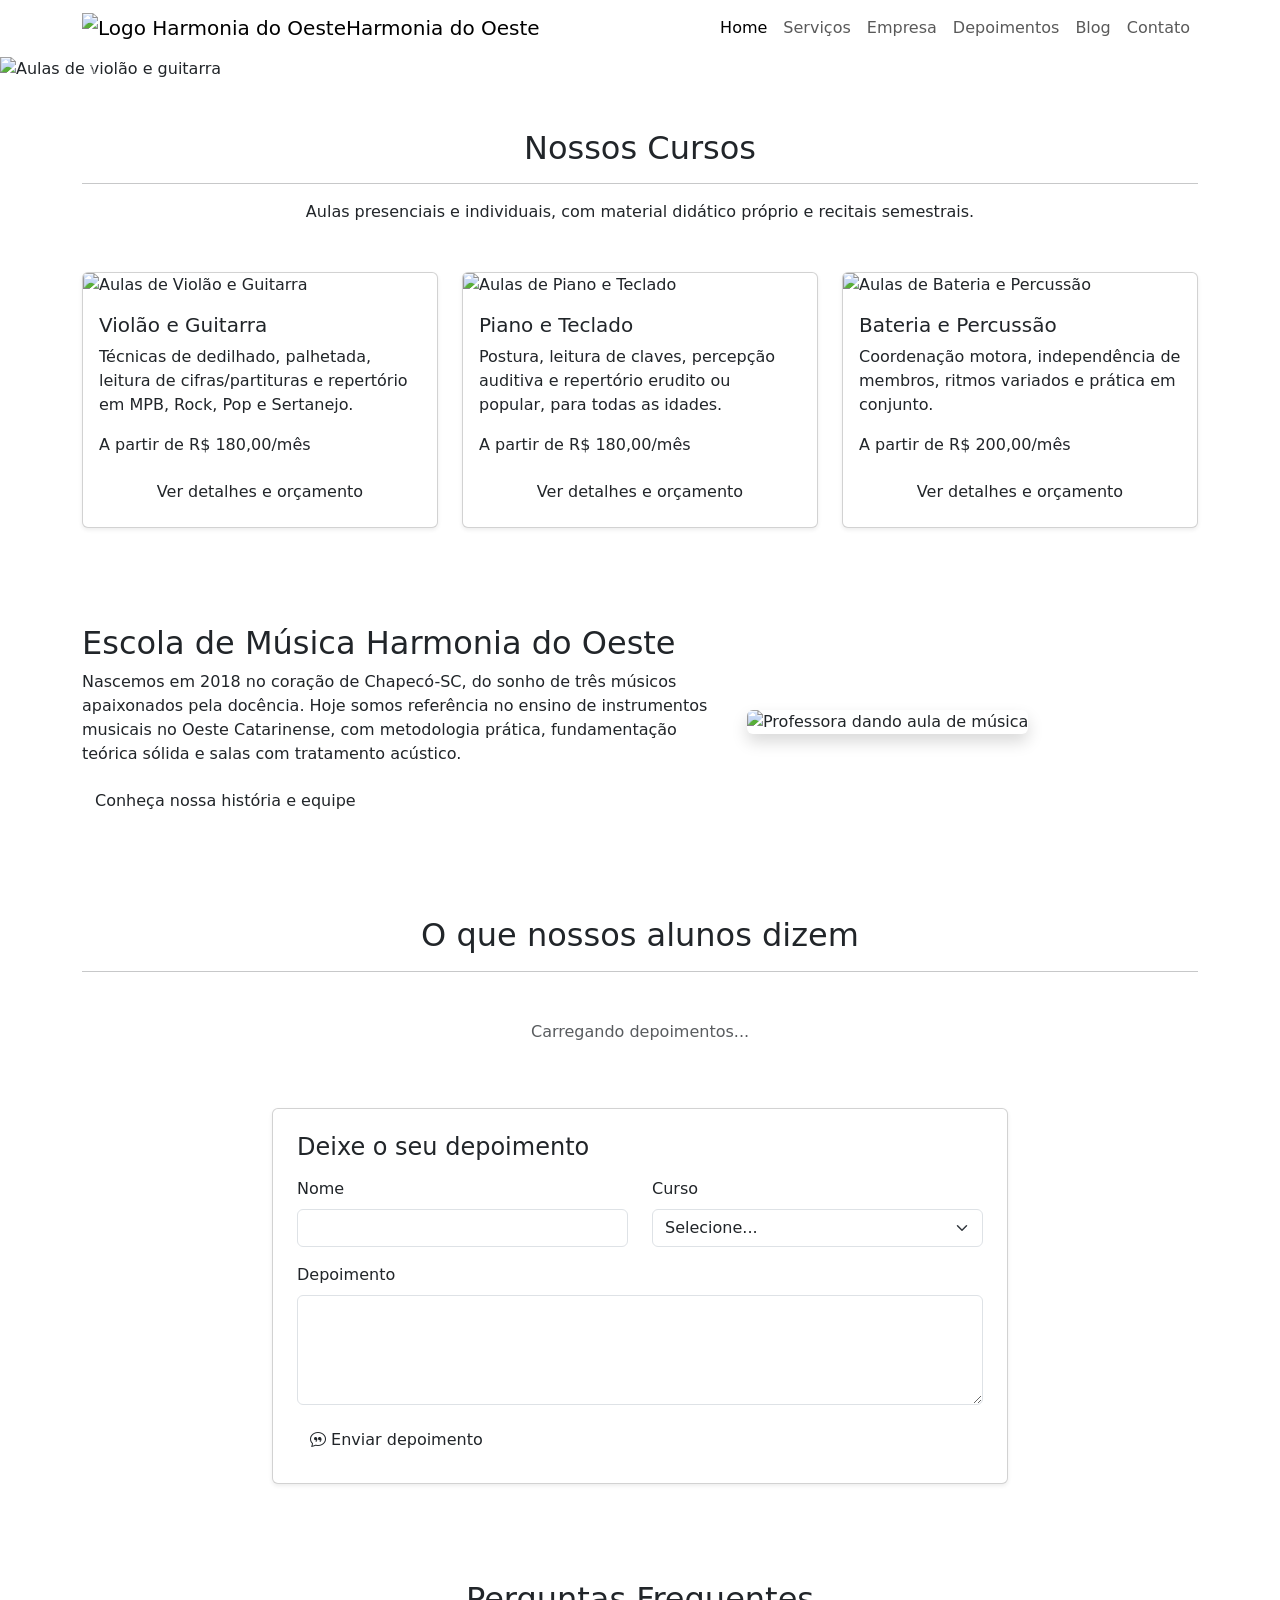
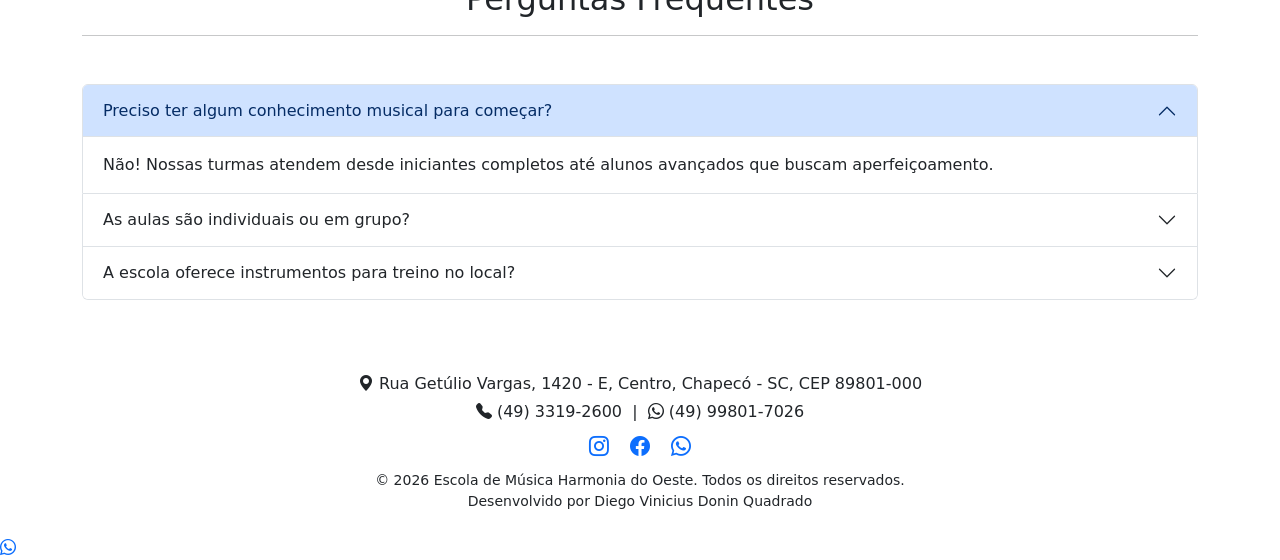
==== index.html @ c7a7ac4b "Add files via upload" ====
<!DOCTYPE html>
<html lang="pt-br">
<head>
  <meta charset="UTF-8">
  <meta name="viewport" content="width=device-width, initial-scale=1.0">
  <title>Harmonia do Oeste - Escola de Música em Chapecó</title>

  <!-- Bootstrap CSS -->
  <link href="https://cdn.jsdelivr.net/npm/bootstrap@5.3.3/dist/css/bootstrap.min.css" rel="stylesheet">
  <!-- Ícones do Bootstrap -->
  <link rel="stylesheet" href="https://cdn.jsdelivr.net/npm/bootstrap-icons@1.11.3/font/bootstrap-icons.css">
  <!-- Fontes do Google -->
  <link rel="preconnect" href="https://fonts.googleapis.com">
  <link href="https://fonts.googleapis.com/css2?family=Fraunces:wght@600;700&family=Mulish:wght@400;600;700&display=swap" rel="stylesheet">
  <!-- Nosso CSS customizado -->
  <link rel="stylesheet" href="css/style.css">
</head>
<body>

  <nav class="navbar navbar-expand-lg navbar-harmonia sticky-top">
    <div class="container">
      <a class="navbar-brand d-flex align-items-center" href="index.html">
        <img src="img/logo.jpg" alt="Logo Harmonia do Oeste">
        Harmonia do Oeste
      </a>
      <button class="navbar-toggler" type="button" data-bs-toggle="collapse" data-bs-target="#menuPrincipal">
        <span class="navbar-toggler-icon"></span>
      </button>
      <div class="collapse navbar-collapse" id="menuPrincipal">
        <ul class="navbar-nav ms-auto">
          <li class="nav-item"><a class="nav-link active" href="index.html">Home</a></li>
          <li class="nav-item"><a class="nav-link" href="index.html#servicos">Serviços</a></li>
          <li class="nav-item"><a class="nav-link" href="empresa.html">Empresa</a></li>
          <li class="nav-item"><a class="nav-link" href="index.html#depoimentos">Depoimentos</a></li>
          <li class="nav-item"><a class="nav-link" href="blog.html">Blog</a></li>
          <li class="nav-item"><a class="nav-link" href="contato.html">Contato</a></li>
        </ul>
      </div>
    </div>
  </nav>

  <div id="carroselServicos" class="carousel slide" data-bs-ride="carousel">
    <div class="carousel-indicators">
      <button type="button" data-bs-target="#carroselServicos" data-bs-slide-to="0" class="active"></button>
      <button type="button" data-bs-target="#carroselServicos" data-bs-slide-to="1"></button>
      <button type="button" data-bs-target="#carroselServicos" data-bs-slide-to="2"></button>
    </div>
    <div class="carousel-inner">
      <div class="carousel-item active">
        <img src="img/servico-violao.jpg" alt="Aulas de violão e guitarra">
        <div class="carousel-caption">
          <h2>Sua paixão pela música ao alcance das suas mãos</h2>
          <p>Aulas individuais de Violão e Guitarra para todos os níveis</p>
          <a href="servico-violao.html" class="btn btn-ambar">Saiba mais</a>
        </div>
      </div>
      <div class="carousel-item">
        <img src="img/servico-piano.jpg" alt="Aulas de piano e teclado">
        <div class="carousel-caption">
          <h2>Descubra o piano e o teclado</h2>
          <p>Turmas para crianças, jovens e adultos, do zero ao avançado</p>
          <a href="servico-piano.html" class="btn btn-ambar">Saiba mais</a>
        </div>
      </div>
      <div class="carousel-item">
        <img src="img/servico-bateria.jpg" alt="Aulas de bateria e percussão">
        <div class="carousel-caption">
          <h2>Encontre o seu ritmo</h2>
          <p>Bateria e percussão com professores especializados</p>
          <a href="servico-bateria.html" class="btn btn-ambar">Saiba mais</a>
        </div>
      </div>
    </div>
    <button class="carousel-control-prev" type="button" data-bs-target="#carroselServicos" data-bs-slide="prev">
      <span class="carousel-control-prev-icon"></span>
    </button>
    <button class="carousel-control-next" type="button" data-bs-target="#carroselServicos" data-bs-slide="next">
      <span class="carousel-control-next-icon"></span>
    </button>
  </div>

  <section id="servicos" class="container py-5">
    <div class="text-center mb-5">
      <h2 class="fw-titulo">Nossos Cursos</h2>
      <hr class="linha-dourada">
      <p>Aulas presenciais e individuais, com material didático próprio e recitais semestrais.</p>
    </div>

    <div class="row g-4">

      <div class="col-md-4">
        <div class="card card-servico h-100 shadow-sm">
          <img src="img/servico-violao.jpg" class="card-img-top" alt="Aulas de Violão e Guitarra">
          <div class="card-body d-flex flex-column">
            <h5 class="card-title">Violão e Guitarra</h5>
            <p class="card-text">Técnicas de dedilhado, palhetada, leitura de cifras/partituras e repertório em MPB, Rock, Pop e Sertanejo.</p>
            <p class="preco-servico mb-3">A partir de R$ 180,00/mês <!-- valor de exemplo, ajuste conforme sua tabela real --></p>
            <a href="servico-violao.html" class="btn btn-outline-ambar mt-auto">Ver detalhes e orçamento</a>
          </div>
        </div>
      </div>

      <div class="col-md-4">
        <div class="card card-servico h-100 shadow-sm">
          <img src="img/servico-piano.jpg" class="card-img-top" alt="Aulas de Piano e Teclado">
          <div class="card-body d-flex flex-column">
            <h5 class="card-title">Piano e Teclado</h5>
            <p class="card-text">Postura, leitura de claves, percepção auditiva e repertório erudito ou popular, para todas as idades.</p>
            <p class="preco-servico mb-3">A partir de R$ 180,00/mês <!-- valor de exemplo, ajuste conforme sua tabela real --></p>
            <a href="servico-piano.html" class="btn btn-outline-ambar mt-auto">Ver detalhes e orçamento</a>
          </div>
        </div>
      </div>

      <div class="col-md-4">
        <div class="card card-servico h-100 shadow-sm">
          <img src="img/servico-bateria.jpg" class="card-img-top" alt="Aulas de Bateria e Percussão">
          <div class="card-body d-flex flex-column">
            <h5 class="card-title">Bateria e Percussão</h5>
            <p class="card-text">Coordenação motora, independência de membros, ritmos variados e prática em conjunto.</p>
            <p class="preco-servico mb-3">A partir de R$ 200,00/mês <!-- valor de exemplo, ajuste conforme sua tabela real --></p>
            <a href="servico-bateria.html" class="btn btn-outline-ambar mt-auto">Ver detalhes e orçamento</a>
          </div>
        </div>
      </div>

    </div>
  </section>

  <section class="secao-escura py-5">
    <div class="container">
      <div class="row align-items-center g-4">
        <div class="col-lg-7">
          <h2>Escola de Música Harmonia do Oeste</h2>
          <p>
            Nascemos em 2018 no coração de Chapecó-SC, do sonho de três músicos apaixonados pela docência.
            Hoje somos referência no ensino de instrumentos musicais no Oeste Catarinense, com metodologia
            prática, fundamentação teórica sólida e salas com tratamento acústico.
          </p>
          <a href="empresa.html" class="btn btn-ambar">Conheça nossa história e equipe</a>
        </div>
        <div class="col-lg-5">
          <img src="img/prof-mariana.jpg" alt="Professora dando aula de música" class="img-fluid rounded shadow">
        </div>
      </div>
    </div>
  </section>

  <section id="depoimentos" class="container py-5">
    <div class="text-center mb-5">
      <h2 class="fw-titulo">O que nossos alunos dizem</h2>
      <hr class="linha-dourada">
    </div>

    <!-- os depoimentos são carregados do banco pelo js/depoimentos.js -->
    <div class="row g-4" id="listaDepoimentos">
      <p class="text-center text-muted">Carregando depoimentos...</p>
    </div>

    <!-- formulário para enviar depoimento -->
    <div class="row justify-content-center mt-5">
      <div class="col-lg-8">
        <div class="card shadow-sm p-4">
          <h4 class="mb-3">Deixe o seu depoimento</h4>
          <form id="formDepoimento">
            <div class="row">
              <div class="col-md-6 mb-3">
                <label class="form-label">Nome</label>
                <input type="text" name="nome" class="form-control" maxlength="100" required>
              </div>
              <div class="col-md-6 mb-3">
                <label class="form-label">Curso</label>
                <select name="curso" class="form-select">
                  <option value="">Selecione...</option>
                  <option>Violão e Guitarra</option>
                  <option>Piano e Teclado</option>
                  <option>Bateria e Percussão</option>
                </select>
              </div>
            </div>
            <div class="mb-3">
              <label class="form-label">Depoimento</label>
              <textarea name="texto" class="form-control" rows="4" required></textarea>
            </div>
            <button type="submit" class="btn btn-ambar"><i class="bi bi-chat-quote"></i> Enviar depoimento</button>
          </form>
        </div>
      </div>
    </div>
  </section>

  <section class="container py-5">
    <div class="text-center mb-5">
      <h2 class="fw-titulo">Perguntas Frequentes</h2>
      <hr class="linha-dourada">
    </div>

    <div class="accordion" id="faqAccordion">

      <div class="accordion-item">
        <h2 class="accordion-header">
          <button class="accordion-button" type="button" data-bs-toggle="collapse" data-bs-target="#faq1">
            Preciso ter algum conhecimento musical para começar?
          </button>
        </h2>
        <div id="faq1" class="accordion-collapse collapse show" data-bs-parent="#faqAccordion">
          <div class="accordion-body">
            Não! Nossas turmas atendem desde iniciantes completos até alunos avançados que buscam aperfeiçoamento.
          </div>
        </div>
      </div>

      <div class="accordion-item">
        <h2 class="accordion-header">
          <button class="accordion-button collapsed" type="button" data-bs-toggle="collapse" data-bs-target="#faq2">
            As aulas são individuais ou em grupo?
          </button>
        </h2>
        <div id="faq2" class="accordion-collapse collapse" data-bs-parent="#faqAccordion">
          <div class="accordion-body">
            As aulas são presenciais e individuais, respeitando o ritmo de aprendizado de cada aluno.
          </div>
        </div>
      </div>

      <div class="accordion-item">
        <h2 class="accordion-header">
          <button class="accordion-button collapsed" type="button" data-bs-toggle="collapse" data-bs-target="#faq3">
            A escola oferece instrumentos para treino no local?
          </button>
        </h2>
        <div id="faq3" class="accordion-collapse collapse" data-bs-parent="#faqAccordion">
          <div class="accordion-body">
            Sim, contamos com instrumentos de alta qualidade disponíveis para treino, além de salas com tratamento acústico.
          </div>
        </div>
      </div>

    </div>
  </section>

  <footer class="py-4">
    <div class="container text-center">
      <p class="mb-1"><i class="bi bi-geo-alt-fill"></i> Rua Getúlio Vargas, 1420 - E, Centro, Chapecó - SC, CEP 89801-000</p>
      <p class="mb-1"><i class="bi bi-telephone-fill"></i> (49) 3319-2600 &nbsp;|&nbsp; <i class="bi bi-whatsapp"></i> (49) 99801-7026</p>
      <div class="my-2">
        <a href="#" class="mx-2" title="Instagram"><i class="bi bi-instagram fs-5"></i></a>
        <a href="#" class="mx-2" title="Facebook"><i class="bi bi-facebook fs-5"></i></a>
        <a href="https://wa.me/5549998017026" class="mx-2" title="WhatsApp"><i class="bi bi-whatsapp fs-5"></i></a>
      </div>
      <p class="small mb-0">&copy; 2026 Escola de Música Harmonia do Oeste. Todos os direitos reservados.</p>
      <p class="small mb-0">Desenvolvido por Diego Vinicius Donin Quadrado</p>
    </div>
  </footer>

  <a href="https://wa.me/5549998017026" class="whatsapp-flutuante" target="_blank" title="Fale conosco pelo WhatsApp">
    <i class="bi bi-whatsapp"></i>
  </a>

  <script src="https://cdn.jsdelivr.net/npm/bootstrap@5.3.3/dist/js/bootstrap.bundle.min.js"></script>
  <script src="js/depoimentos.js"></script>
</body>
</html>
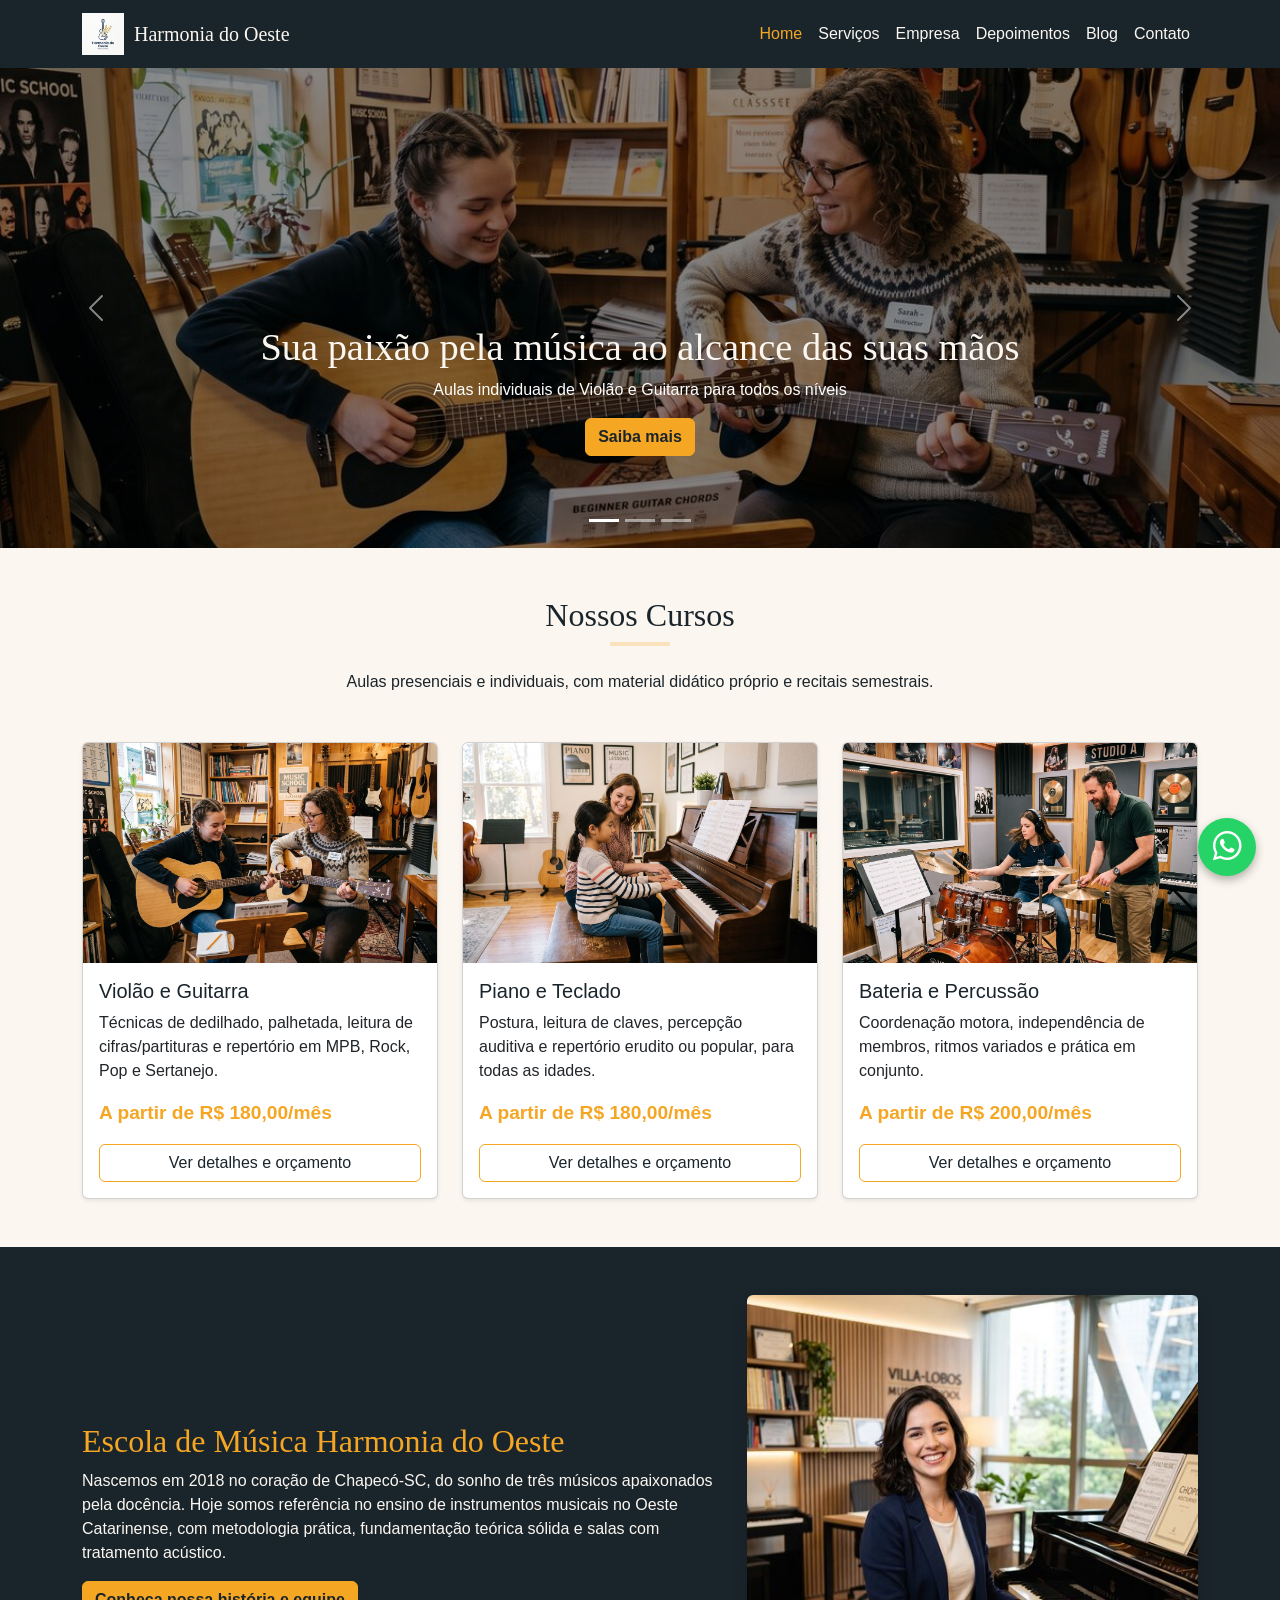
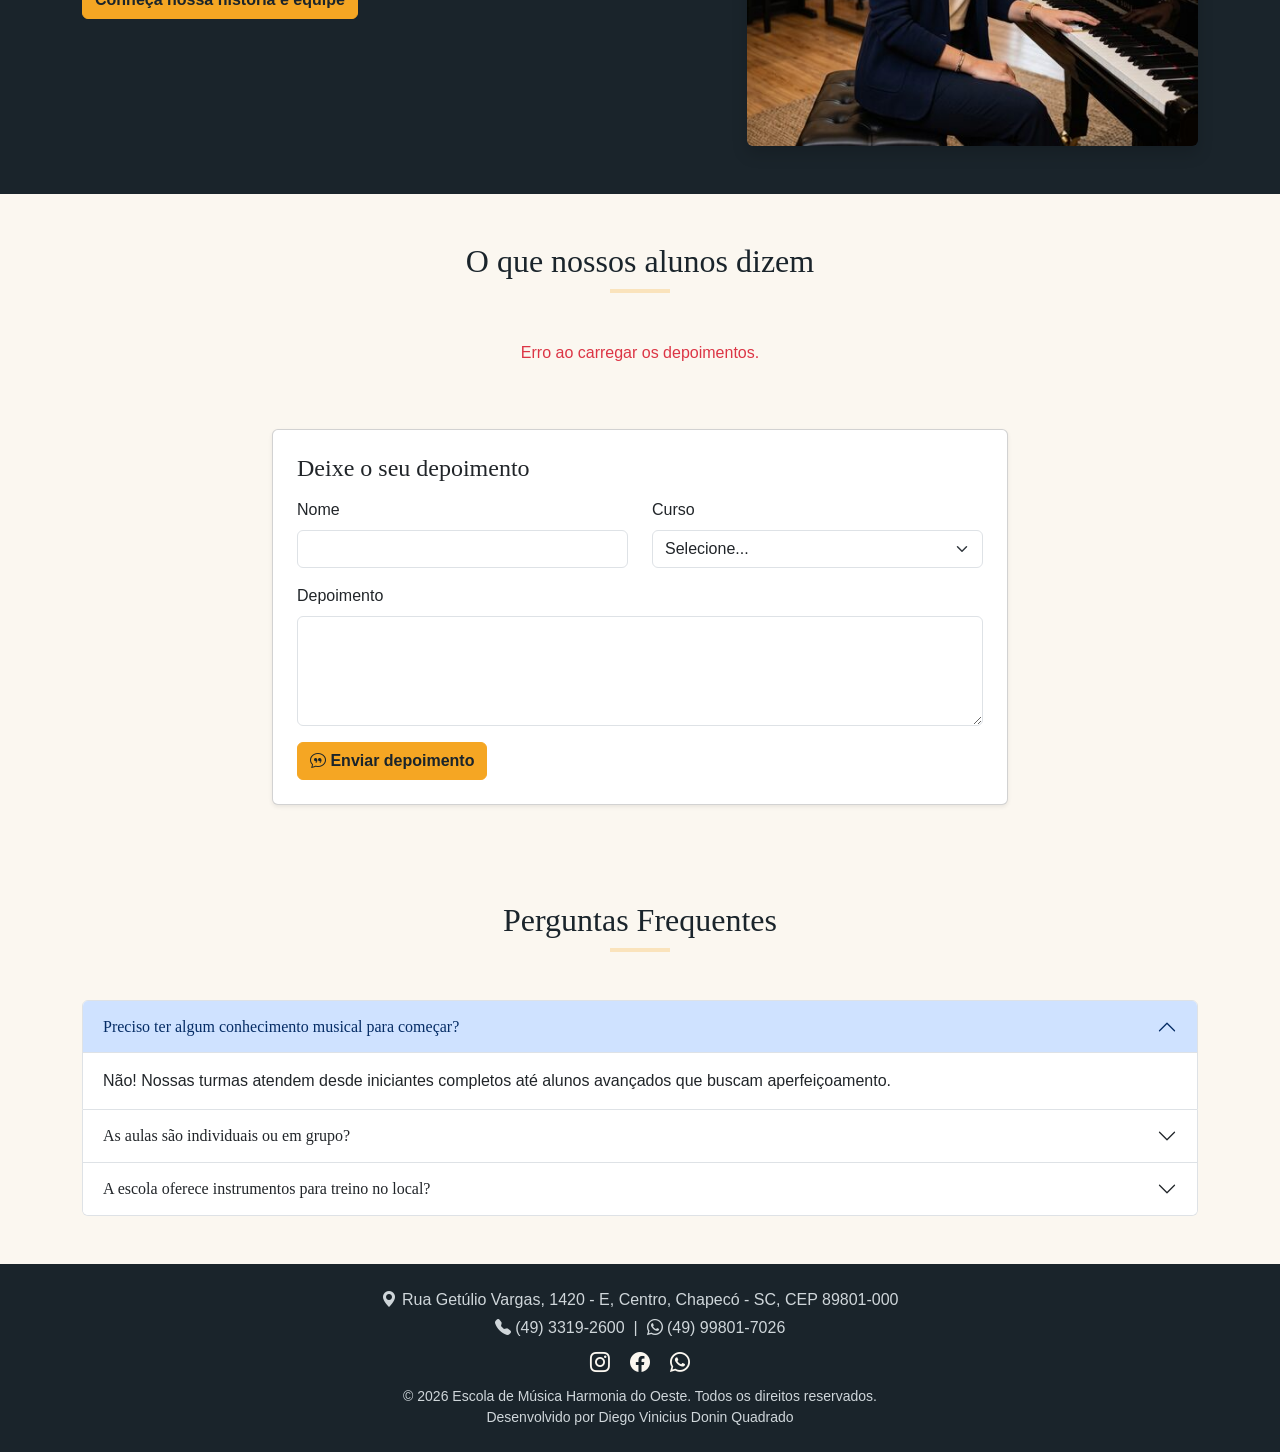
==== commit b0bb263e: "Add files via upload" ====
--- a/index.html
+++ b/index.html
@@ -152,12 +152,13 @@
       <hr class="linha-dourada">
     </div>
 
-    <!-- os depoimentos são carregados do banco pelo js/depoimentos.js -->
+    <!-- Os cards são montados pelo JavaScript (js/depoimentos.js)
+         com os dados da tabela "depoimentos" do banco -->
     <div class="row g-4" id="listaDepoimentos">
       <p class="text-center text-muted">Carregando depoimentos...</p>
     </div>
 
-    <!-- formulário para enviar depoimento -->
+    <!-- Formulário para o aluno enviar um novo depoimento -->
     <div class="row justify-content-center mt-5">
       <div class="col-lg-8">
         <div class="card shadow-sm p-4">
@@ -184,6 +185,7 @@
             </div>
             <button type="submit" class="btn btn-ambar"><i class="bi bi-chat-quote"></i> Enviar depoimento</button>
           </form>
+          <div id="alertaDepoimento" class="d-none"></div>
         </div>
       </div>
     </div>
@@ -258,6 +260,7 @@
   </a>
 
   <script src="https://cdn.jsdelivr.net/npm/bootstrap@5.3.3/dist/js/bootstrap.bundle.min.js"></script>
+  <script src="js/funcoes.js"></script>
   <script src="js/depoimentos.js"></script>
 </body>
 </html>
--- a/css/style.css
+++ b/css/style.css
@@ -0,0 +1,168 @@
+:root {
+  --azul-noturno: #1A242B;
+  --dourado-ambar: #F5A623;
+  --creme: #FBF7F0;
+}
+
+body {
+  font-family: 'Mulish', sans-serif;
+  color: var(--azul-noturno);
+  background-color: var(--creme);
+}
+
+h1, h2, h3, h4, .navbar-brand, .fw-titulo {
+  font-family: 'Fraunces', serif;
+}
+
+a {
+  color: var(--azul-noturno);
+}
+
+.navbar-harmonia {
+  background-color: var(--azul-noturno);
+}
+
+.navbar-harmonia .navbar-brand,
+.navbar-harmonia .nav-link {
+  color: #FBF7F0;
+}
+
+.navbar-harmonia .nav-link:hover,
+.navbar-harmonia .nav-link.active {
+  color: var(--dourado-ambar);
+}
+
+.navbar-harmonia .navbar-brand img {
+  height: 42px;
+  margin-right: 10px;
+}
+
+.btn-ambar {
+  background-color: var(--dourado-ambar);
+  border-color: var(--dourado-ambar);
+  color: var(--azul-noturno);
+  font-weight: 600;
+}
+
+.btn-ambar:hover {
+  background-color: #d88f12;
+  border-color: #d88f12;
+  color: var(--azul-noturno);
+}
+
+.btn-outline-ambar {
+  border-color: var(--dourado-ambar);
+  color: var(--azul-noturno);
+}
+
+.btn-outline-ambar:hover {
+  background-color: var(--dourado-ambar);
+  color: var(--azul-noturno);
+}
+
+.secao-escura {
+  background-color: var(--azul-noturno);
+  color: #FBF7F0;
+}
+
+.secao-escura h2 {
+  color: var(--dourado-ambar);
+}
+
+.carousel-item {
+  height: 480px;
+}
+
+.carousel-item img {
+  object-fit: cover;
+  height: 100%;
+  width: 100%;
+  filter: brightness(0.55);
+}
+
+.carousel-caption h2 {
+  color: #FBF7F0;
+  font-size: 2.4rem;
+}
+
+.carousel-caption {
+  bottom: 15%;
+}
+
+.card-servico img {
+  height: 220px;
+  object-fit: cover;
+}
+
+.card-servico .card-title {
+  color: var(--azul-noturno);
+}
+
+.preco-servico {
+  color: var(--dourado-ambar);
+  font-weight: 700;
+  font-size: 1.2rem;
+}
+
+.card-profissional img {
+  height: 260px;
+  object-fit: cover;
+}
+
+.card-depoimento img {
+  width: 64px;
+  height: 64px;
+  object-fit: cover;
+  border-radius: 50%;
+}
+
+.estrela {
+  color: var(--dourado-ambar);
+}
+
+footer {
+  background-color: var(--azul-noturno);
+  color: #cfd6da;
+}
+
+footer a {
+  color: #FBF7F0;
+}
+
+footer a:hover {
+  color: var(--dourado-ambar);
+}
+
+.whatsapp-flutuante {
+  position: fixed;
+  bottom: 24px;
+  right: 24px;
+  background-color: #25D366;
+  color: #fff;
+  border-radius: 50%;
+  width: 58px;
+  height: 58px;
+  display: flex;
+  align-items: center;
+  justify-content: center;
+  font-size: 1.8rem;
+  box-shadow: 0 4px 10px rgba(0,0,0,0.3);
+  z-index: 1050;
+}
+
+.whatsapp-flutuante:hover {
+  background-color: #1ebe57;
+  color: #fff;
+}
+
+.secao-clara {
+  background-color: #ffffff;
+}
+
+.linha-dourada {
+  width: 60px;
+  height: 4px;
+  background-color: var(--dourado-ambar);
+  border: none;
+  margin: 0 auto 1.5rem auto;
+}
